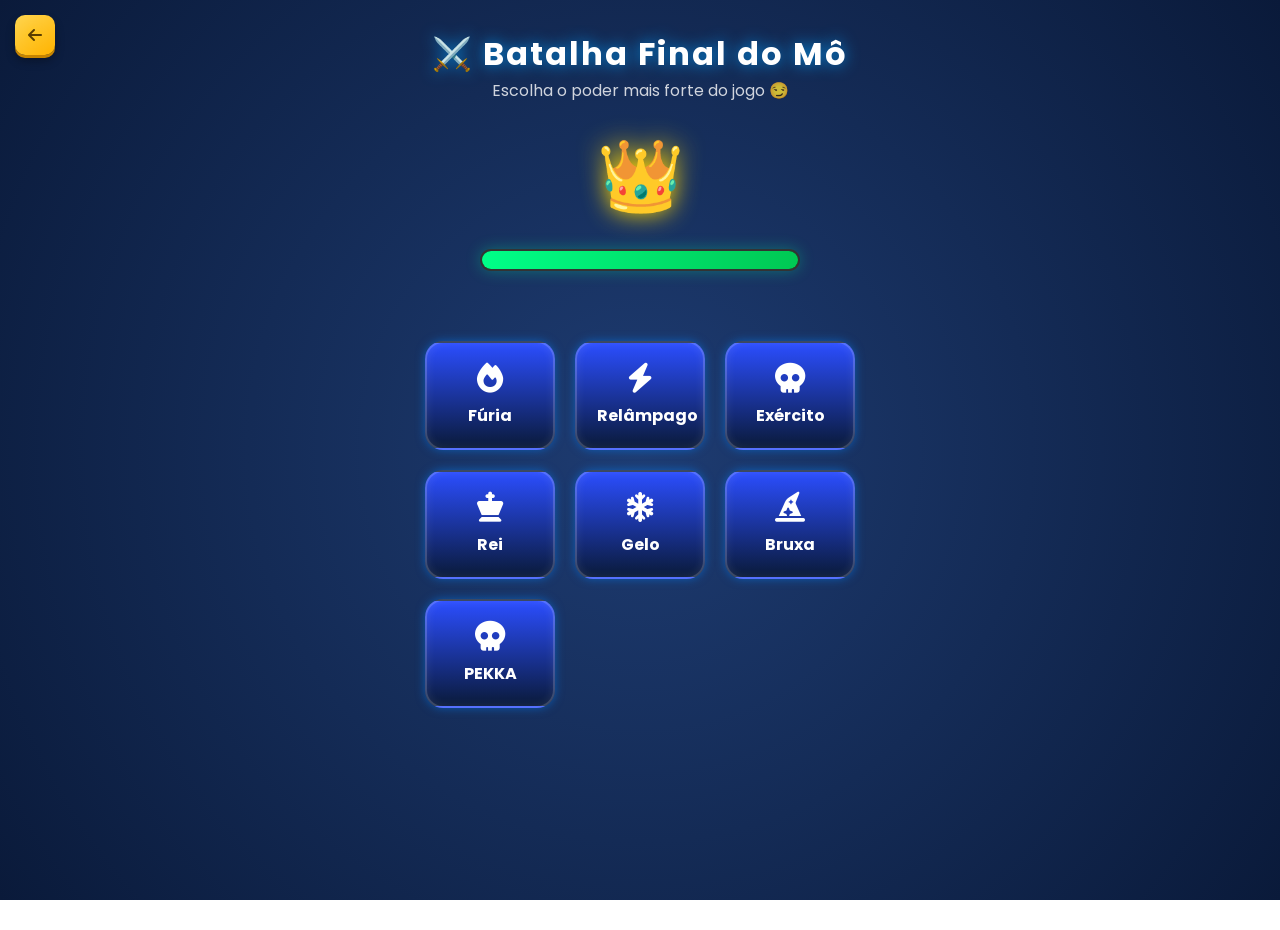
==== jogo.html @ 38bb06ca "first commit" ====
<!DOCTYPE html>
<html lang="pt-BR">
<head>
<meta charset="UTF-8">
<title>Batalha Final do Mô ⚔️</title>

<link href="https://fonts.googleapis.com/css2?family=Poppins:wght@300;500;700&display=swap" rel="stylesheet">
<link rel="stylesheet" href="https://cdnjs.cloudflare.com/ajax/libs/font-awesome/6.5.0/css/all.min.css">
<link rel="stylesheet" href="jogo.css">

</head>
<body>
    <div class="btn-voltar" onclick="voltarPagina()">
        <i class="fa-solid fa-arrow-left"></i>
    </div>
    <h1>⚔️ Batalha Final do Mô</h1>
    <p>Escolha o poder mais forte do jogo 😏</p>

    <div class="enemy">👑</div>

    <div class="hp-bar">
        <div class="hp" id="hp"></div>
    </div>
    <p class="msg" id="msg" style="margin-bottom: 20px; font-weight: bold; color: #ff4d4d;"></p>
    <div class="cards">

    <div class="card" onclick="errado('Não é forte o suficiente...')">
        <i class="fa-solid fa-fire"></i>
        <strong>Fúria</strong>
    </div>

    <div class="card" onclick="errado('Isso aí não derruba nem torre mo')">
        <i class="fa-solid fa-bolt"></i>
        <strong>Relâmpago</strong>
    </div>

    <div class="card" onclick="errado('Exército? sério mesmo?')">
        <i class="fa-solid fa-skull"></i>
        <strong>Exército</strong>
    </div>

    <div class="card" onclick="errado('Rei não entra na arena assim não...')">
        <i class="fa-solid fa-chess-king"></i>
        <strong>Rei</strong>
    </div>

    <div class="card" onclick="errado('Sério mo??')">
        <i class="fa-solid fa-snowflake"></i>
        <strong>Gelo</strong>
    </div>

    <div class="card" onclick="errado('Quase... mas ainda não')">
        <i class="fa-solid fa-hat-wizard"></i>
        <strong>Bruxa</strong>
    </div>

    <div class="card" onclick="certo()">
        <i class="fa-solid fa-skull"></i>
        <strong>PEKKA</strong>
    </div>

    </div>

<script src="script.js"></script>

</body>
</html>
---- jogo.css ----
* {
  margin: 0;
  padding: 0;
  box-sizing: border-box;
  font-family: 'Poppins', sans-serif;
}

body {
  background: radial-gradient(circle at center, #1e3c72, #0a1a3a);
  background-attachment: fixed;
  color: #fff;
  overflow-y: auto; 
  text-align: center;
  min-height: 100vh; 
}

.btn-voltar {
  position: fixed;
  top: 15px;
  left: 15px;

  width: 40px;
  height: 40px;

  background: linear-gradient(145deg, #ffd54f, #ffb300);
  border-radius: 10px;

  display: flex;
  justify-content: center;
  align-items: center;

  font-size: 16px; /* 🔥 diminui o ícone */
  color: #5a3d00;

  box-shadow:
    0 3px 0 #c68400,
    0 6px 10px rgba(0,0,0,0.3);

  cursor: pointer;
  z-index: 9999;

  transition: 0.2s;
}

.btn-voltar:active {
  transform: translateY(4px);
  box-shadow:
    0 2px 0 #c68400,
    0 4px 10px rgba(0,0,0,0.3);
}

.btn-voltar:hover {
  transform: scale(1.05);
}

.btn-voltar i {
  filter: drop-shadow(0 0 5px rgba(255, 200, 0, 0.8));
}

h1 {
  margin-top: 30px;
  font-size: 32px;
  letter-spacing: 2px;
  text-shadow: 0 0 15px rgba(0,162,255,0.8);
}

p {
  opacity: 0.8;
  margin-bottom: 10px;
}

.enemy {
  font-size: 70px;
  margin: 20px 0;
  animation: float 2s ease-in-out infinite;
  text-shadow: 0 0 25px gold;
}

@keyframes float {
  0% { transform: translateY(0); }
  50% { transform: translateY(-12px); }
  100% { transform: translateY(0); }
}

.hp-bar {
  width: 320px;
  height: 22px;
  background: #111;
  border-radius: 20px;
  margin: 0 auto 20px;
  overflow: hidden;
  border: 2px solid #333;
  box-shadow: 0 0 15px rgba(0,255,150,0.3);
}

.hp {
  height: 100%;
  width: 100%;
  background: linear-gradient(90deg, #00ff88, #00c853);
  box-shadow: 0 0 12px #00ff88;
  transition: 0.4s;
}

.cards {
  display: grid;
  grid-template-columns: repeat(3, 130px);
  gap: 20px;
  justify-content: center;
  margin-top: 30px;
}

.card {
  background: linear-gradient(180deg, #2b4eff, #0a1a3a);
  border-radius: 18px;
  padding: 20px;
  cursor: pointer;
  transition: 0.3s;
  border: 2px solid rgba(255,255,255,0.2);

  box-shadow:
    0 0 10px rgba(0, 132, 255, 0.5),
    inset 0 0 10px rgba(255,255,255,0.1);
}

.card i {
  font-size: 30px;
  margin-bottom: 10px;
}

.card strong {
  display: block;
}

.card:hover {
  transform: scale(1.1);

  box-shadow:
    0 0 25px rgba(0, 162, 255, 1),
    0 0 40px rgba(0, 162, 255, 0.6);
}

.card.correct {
  border: 2px solid gold;

  box-shadow:
    0 0 25px gold,
    0 0 50px orange,
    0 0 80px gold;

  animation: winnerGlow 1.5s infinite;
}

@keyframes winnerGlow {
  0% { transform: scale(1); }
  50% { transform: scale(1.07); }
  100% { transform: scale(1); }
}

.msg {
  margin-top: 20px;
  height: 20px;
  opacity: 0.9;
}

body.win-mode {
  background: radial-gradient(circle at center, #3a7bd5, #000428);
  animation: glowBg 2s infinite alternate;
}

@keyframes glowBg {
  from { filter: brightness(1); }
  to { filter: brightness(1.4); }
}

.victory {
  position: fixed;
  top: 0;
  left: 0;
  width: 100%;
  height: 100%;
  background: radial-gradient(circle, rgba(0,0,0,0.9), #000);
  display: flex;
  justify-content: center;
  align-items: center;
  z-index: 9999;
}

.victory-card {
  background: linear-gradient(180deg, #3a7bd5, #1e3c72);
  padding: 70px 60px;
  border-radius: 30px;
  text-align: center;

  box-shadow:
    0 0 80px rgba(0,0,0,0.9),
    inset 0 0 30px rgba(255,255,255,0.1),
    0 0 50px rgba(0,162,255,0.8);

  animation: pop 0.5s ease, glow 2s infinite alternate;
}

@keyframes pop {
  0% { transform: scale(0.5); opacity: 0; }
  100% { transform: scale(1); opacity: 1; }
}

@keyframes glow {
  from { box-shadow: 0 0 20px rgba(0,150,255,0.4); }
  to { box-shadow: 0 0 80px rgba(0,150,255,1); }
}

.winner {
  font-size: 60px;
  color: gold;
  font-weight: 700;
  letter-spacing: 3px;

  text-shadow:
    0 0 15px gold,
    0 0 35px orange,
    0 0 70px gold;

  animation: pulse 1.5s infinite;
}

@keyframes pulse {
  0%,100% { transform: scale(1); }
  50% { transform: scale(1.1); }
}

.players {
  margin: 30px 0;
  font-size: 20px;
}

.player {
  margin: 12px 0;
  padding: 12px;
  border-radius: 15px;
  background: rgba(255,255,255,0.05);
  box-shadow: inset 0 0 10px rgba(255,255,255,0.05);
}

.player .name {
  font-weight: bold;
  font-size: 20px;
}

.coroa {
  display: block;
  font-size: 28px;
  letter-spacing: 6px;
}

.vs {
  margin: 15px 0;
  font-weight: bold;
  opacity: 0.5;
}

.btn-win {
  margin-top: 30px;
  padding: 16px 40px;
  border: none;
  border-radius: 18px;

  background: linear-gradient(145deg, gold, orange);
  color: #000;
  font-weight: bold;
  font-size: 18px;
  cursor: pointer;

  box-shadow:
    0 0 25px rgba(255,215,0,0.9),
    inset 0 0 12px rgba(255,255,255,0.4);

  transition: 0.3s;
}

.btn-win:hover {
  transform: scale(1.1);
  box-shadow:
    0 0 40px rgba(255,215,0,1),
    0 0 70px rgba(255,165,0,0.9);
}

.confetti {
  position: fixed;
  width: 8px;
  height: 8px;
  top: -10px;
  border-radius: 50%;
  animation: cair linear forwards;
}

.confetti.blue {
  background: #00a2ff;
}

.confetti.gold {
  background: gold;
}

@keyframes cair {
  to {
    transform: translateY(100vh) rotate(720deg);
    opacity: 0;
  }
}

.trophies {
  position: fixed;
  top: 20px;
  left: 20px;
  font-size: 28px;
  font-weight: bold;
  color: gold;

  text-shadow:
    0 0 15px gold,
    0 0 30px orange;

  animation: subirTrofeu 2.5s ease forwards;
}

@keyframes subirTrofeu {
  0% { transform: translateY(0); opacity: 1; }
  100% { transform: translateY(-70px); opacity: 0; }
}

@media (max-width: 768px) {

  h1 {
    font-size: 24px;
    margin-top: 20px;
  }

  .enemy {
    font-size: 55px;
  }

  .hp-bar {
    width: 90%;
    height: 18px;
  }

  .cards {
    grid-template-columns: repeat(2, 1fr);
    gap: 15px;
    padding: 0 15px;
  }

  .card {
    padding: 15px;
  }

  .card i {
    font-size: 24px;
  }

  .victory-card {
    padding: 40px 25px;
    width: 90%;
  }

  .winner {
    font-size: 40px;
  }

  .btn-win {
    font-size: 16px;
    padding: 14px 25px;
  }

  .btn-voltar {
    width: 36px;
    height: 36px;
    font-size: 14px;
  }
}

@media (max-width: 480px) {

  h1 {
    font-size: 20px;
  }

  .enemy {
    font-size: 45px;
  }

  .cards {
    grid-template-columns: 1fr;
    gap: 12px;
  }

  .card {
    padding: 14px;
  }

  .card:hover {
    transform: none; 
  }

  .winner {
    font-size: 32px;
  }

  .players {
    font-size: 16px;
  }

  .player .name {
    font-size: 16px;
  }

  .btn-win {
    width: 100%;
  }
}
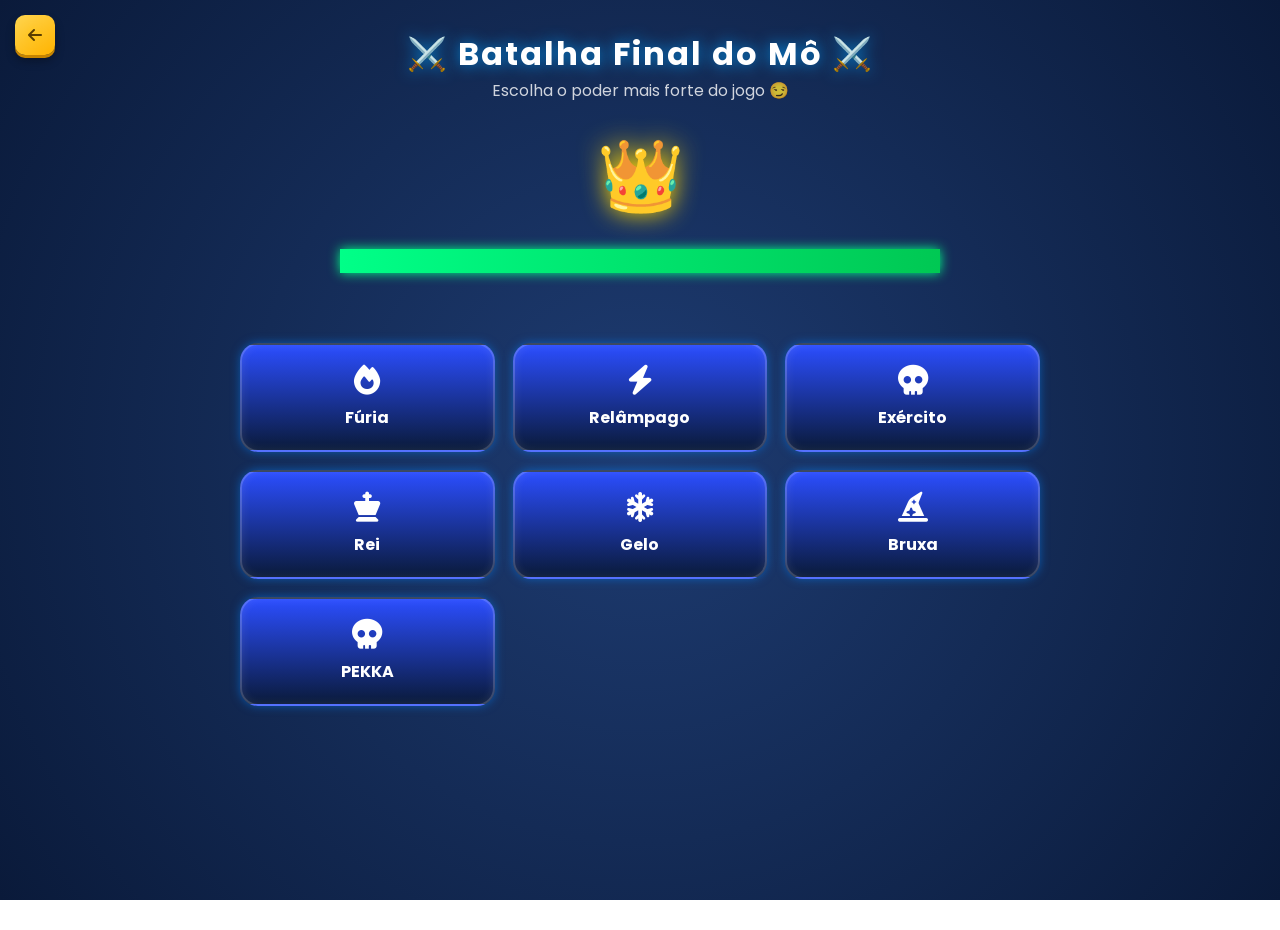
==== commit 7a77e9b3: "fix: última atualização" ====
--- a/jogo.html
+++ b/jogo.html
@@ -2,7 +2,7 @@
 <html lang="pt-BR">
 <head>
 <meta charset="UTF-8">
-<title>Batalha Final do Mô ⚔️</title>
+<title>⚔️Batalha Final do Mô ⚔️</title>
 
 <link href="https://fonts.googleapis.com/css2?family=Poppins:wght@300;500;700&display=swap" rel="stylesheet">
 <link rel="stylesheet" href="https://cdnjs.cloudflare.com/ajax/libs/font-awesome/6.5.0/css/all.min.css">
@@ -13,7 +13,7 @@
     <div class="btn-voltar" onclick="voltarPagina()">
         <i class="fa-solid fa-arrow-left"></i>
     </div>
-    <h1>⚔️ Batalha Final do Mô</h1>
+    <h1>⚔️ Batalha Final do Mô ⚔️</h1>
     <p>Escolha o poder mais forte do jogo 😏</p>
 
     <div class="enemy">👑</div>
--- a/jogo.css
+++ b/jogo.css
@@ -83,14 +83,14 @@
 }
 
 .hp-bar {
-  width: 320px;
-  height: 22px;
+  width: 90%;
+  max-width: 600px;
+  height: 24px;
+
   background: #111;
   border-radius: 20px;
+
   margin: 0 auto 20px;
-  overflow: hidden;
-  border: 2px solid #333;
-  box-shadow: 0 0 15px rgba(0,255,150,0.3);
 }
 
 .hp {
@@ -103,10 +103,11 @@
 
 .cards {
   display: grid;
-  grid-template-columns: repeat(3, 130px);
-  gap: 20px;
-  justify-content: center;
-  margin-top: 30px;
+  grid-template-columns: repeat(3, 1fr);
+  gap: 18px;
+  width: 95%;          
+  max-width: 800px;    
+  margin: 30px auto 0;
 }
 
 .card {
@@ -330,88 +331,75 @@
 
 @media (max-width: 768px) {
 
+  body {
+    padding: 15px 10px;
+  }
+
   h1 {
     font-size: 24px;
-    margin-top: 20px;
   }
 
   .enemy {
-    font-size: 55px;
+    font-size: 80px;
   }
 
   .hp-bar {
-    width: 90%;
-    height: 18px;
+    width: 95%;
+    height: 22px;
   }
 
   .cards {
     grid-template-columns: repeat(2, 1fr);
-    gap: 15px;
-    padding: 0 15px;
+    width: 100%;
+    gap: 16px;
   }
 
   .card {
-    padding: 15px;
+    padding: 22px;
+    min-height: 110px; 
   }
 
   .card i {
-    font-size: 24px;
+    font-size: 32px;
+  }
+
+  .card strong {
+    font-size: 16px;
+  }
+
+  .msg {
+    font-size: 16px;
+    min-height: 24px;
   }
 
   .victory-card {
-    padding: 40px 25px;
-    width: 90%;
-  }
-
-  .winner {
-    font-size: 40px;
-  }
-
-  .btn-win {
-    font-size: 16px;
-    padding: 14px 25px;
-  }
-
-  .btn-voltar {
-    width: 36px;
-    height: 36px;
-    font-size: 14px;
+    width: 95%;
+    padding: 40px 20px;
   }
 }
 
 @media (max-width: 480px) {
-
-  h1 {
-    font-size: 20px;
-  }
-
-  .enemy {
-    font-size: 45px;
-  }
 
   .cards {
     grid-template-columns: 1fr;
-    gap: 12px;
+    gap: 14px;
+  }
+
+  .enemy {
+    font-size: 70px;
   }
 
   .card {
-    padding: 14px;
-  }
-
-  .card:hover {
-    transform: none; 
+    padding: 24px;
+    min-height: 120px;
+  }
+
+  .card i {
+    font-size: 34px;
   }
 
   .winner {
-    font-size: 32px;
-  }
-
-  .players {
-    font-size: 16px;
-  }
-
-  .player .name {
-    font-size: 16px;
+    font-size: 34px;
   }
 
   .btn-win {
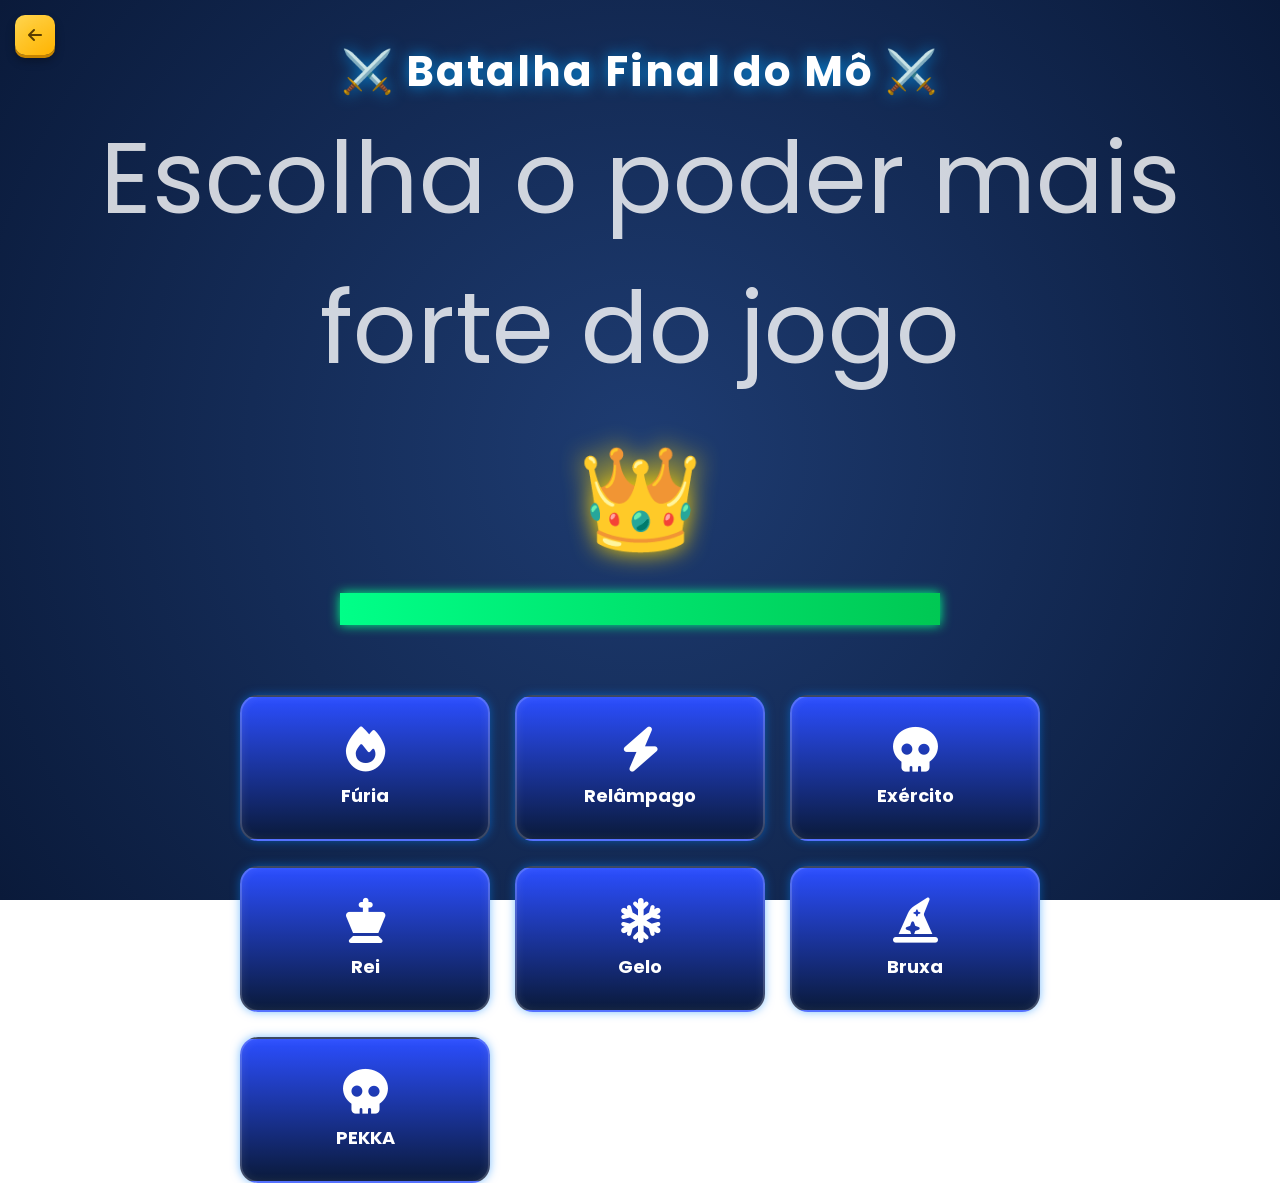
==== commit e55d17d3: "fix: atualizando front" ====
--- a/jogo.html
+++ b/jogo.html
@@ -14,7 +14,7 @@
         <i class="fa-solid fa-arrow-left"></i>
     </div>
     <h1>⚔️ Batalha Final do Mô ⚔️</h1>
-    <p>Escolha o poder mais forte do jogo 😏</p>
+    <p>Escolha o poder mais forte do jogo</p>
 
     <div class="enemy">👑</div>
 
--- a/jogo.css
+++ b/jogo.css
@@ -58,19 +58,20 @@
 }
 
 h1 {
-  margin-top: 30px;
-  font-size: 32px;
+  margin-top: 40px;
+  font-size: 42px;
   letter-spacing: 2px;
   text-shadow: 0 0 15px rgba(0,162,255,0.8);
 }
 
 p {
+  font-size: 100px;
   opacity: 0.8;
   margin-bottom: 10px;
 }
 
 .enemy {
-  font-size: 70px;
+  font-size: 100px;
   margin: 20px 0;
   animation: float 2s ease-in-out infinite;
   text-shadow: 0 0 25px gold;
@@ -85,7 +86,7 @@
 .hp-bar {
   width: 90%;
   max-width: 600px;
-  height: 24px;
+  height: 32px;
 
   background: #111;
   border-radius: 20px;
@@ -104,7 +105,7 @@
 .cards {
   display: grid;
   grid-template-columns: repeat(3, 1fr);
-  gap: 18px;
+  gap: 25px;
   width: 95%;          
   max-width: 800px;    
   margin: 30px auto 0;
@@ -113,7 +114,7 @@
 .card {
   background: linear-gradient(180deg, #2b4eff, #0a1a3a);
   border-radius: 18px;
-  padding: 20px;
+  padding: 30px 20px;
   cursor: pointer;
   transition: 0.3s;
   border: 2px solid rgba(255,255,255,0.2);
@@ -124,11 +125,12 @@
 }
 
 .card i {
-  font-size: 30px;
+  font-size: 45px;
   margin-bottom: 10px;
 }
 
 .card strong {
+  font-size: 18px;
   display: block;
 }
 
@@ -158,6 +160,7 @@
 }
 
 .msg {
+  font-size: 22px;
   margin-top: 20px;
   height: 20px;
   opacity: 0.9;
@@ -399,7 +402,7 @@
   }
 
   .winner {
-    font-size: 34px;
+    font-size: 75px;
   }
 
   .btn-win {
